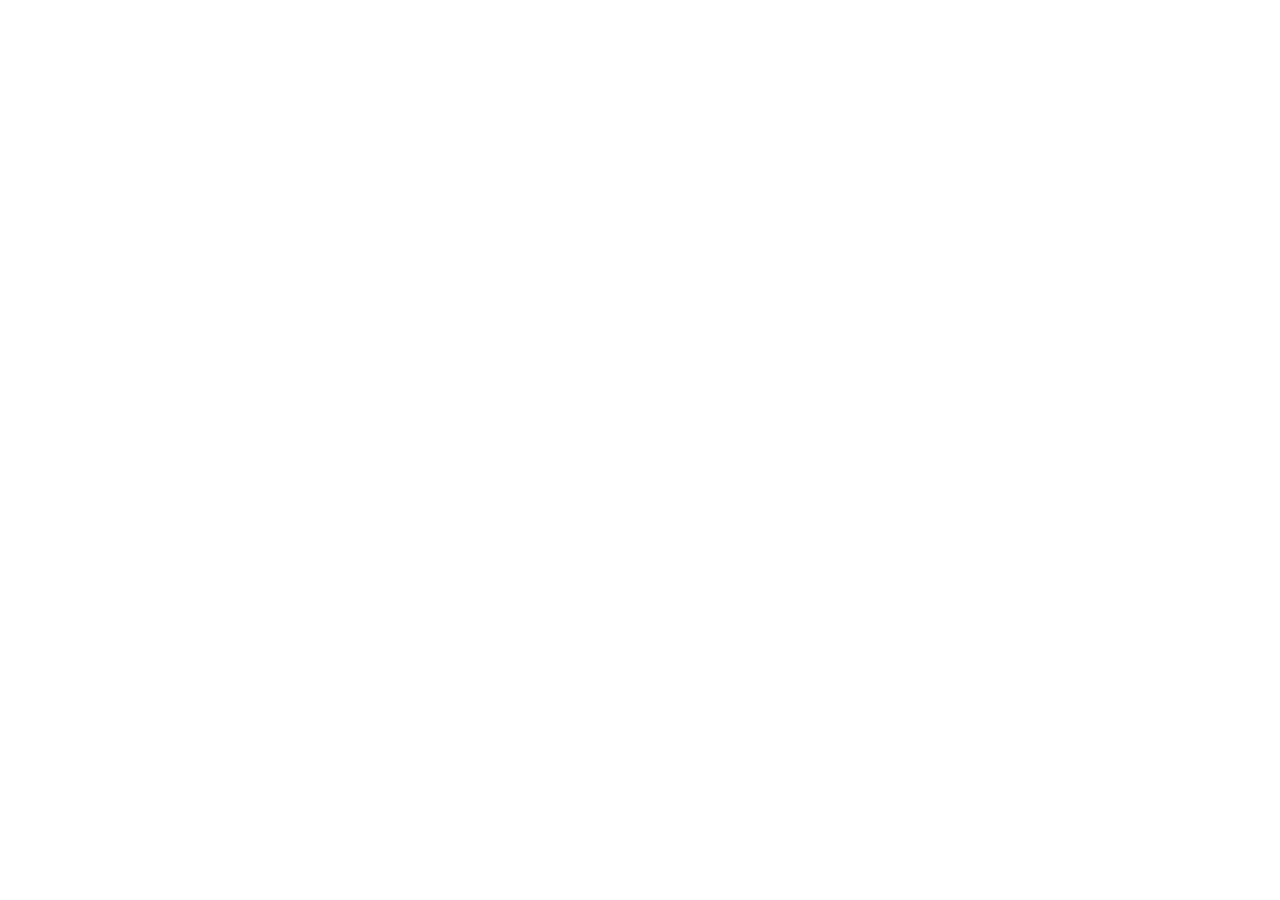
==== index.html @ 8dcb31cc "FM170 WebUI / dual-port AT scheduler - scheduler: AT freq tiers, manual-only scan, ATE0-once, no bar" ====
<!doctype html>
<html lang="zh-CN">
  <head>
    <meta charset="UTF-8" />
    <meta name="viewport" content="width=device-width, initial-scale=1.0, viewport-fit=cover" />
    <meta name="theme-color" content="#070708" />
    <link rel="icon" type="image/svg+xml" href="./favicon.svg" />
    <title>FM170-EAU 5G 模块</title>
    <script type="module" crossorigin src="./assets/index-DLZvxu_t.js"></script>
    <link rel="stylesheet" crossorigin href="./assets/index-BiIcSsEC.css">
  </head>
  <body>
    <div id="app"></div>
      <script src="./fm170-ux.js?v=20260812d"></script>
  </body>
</html>
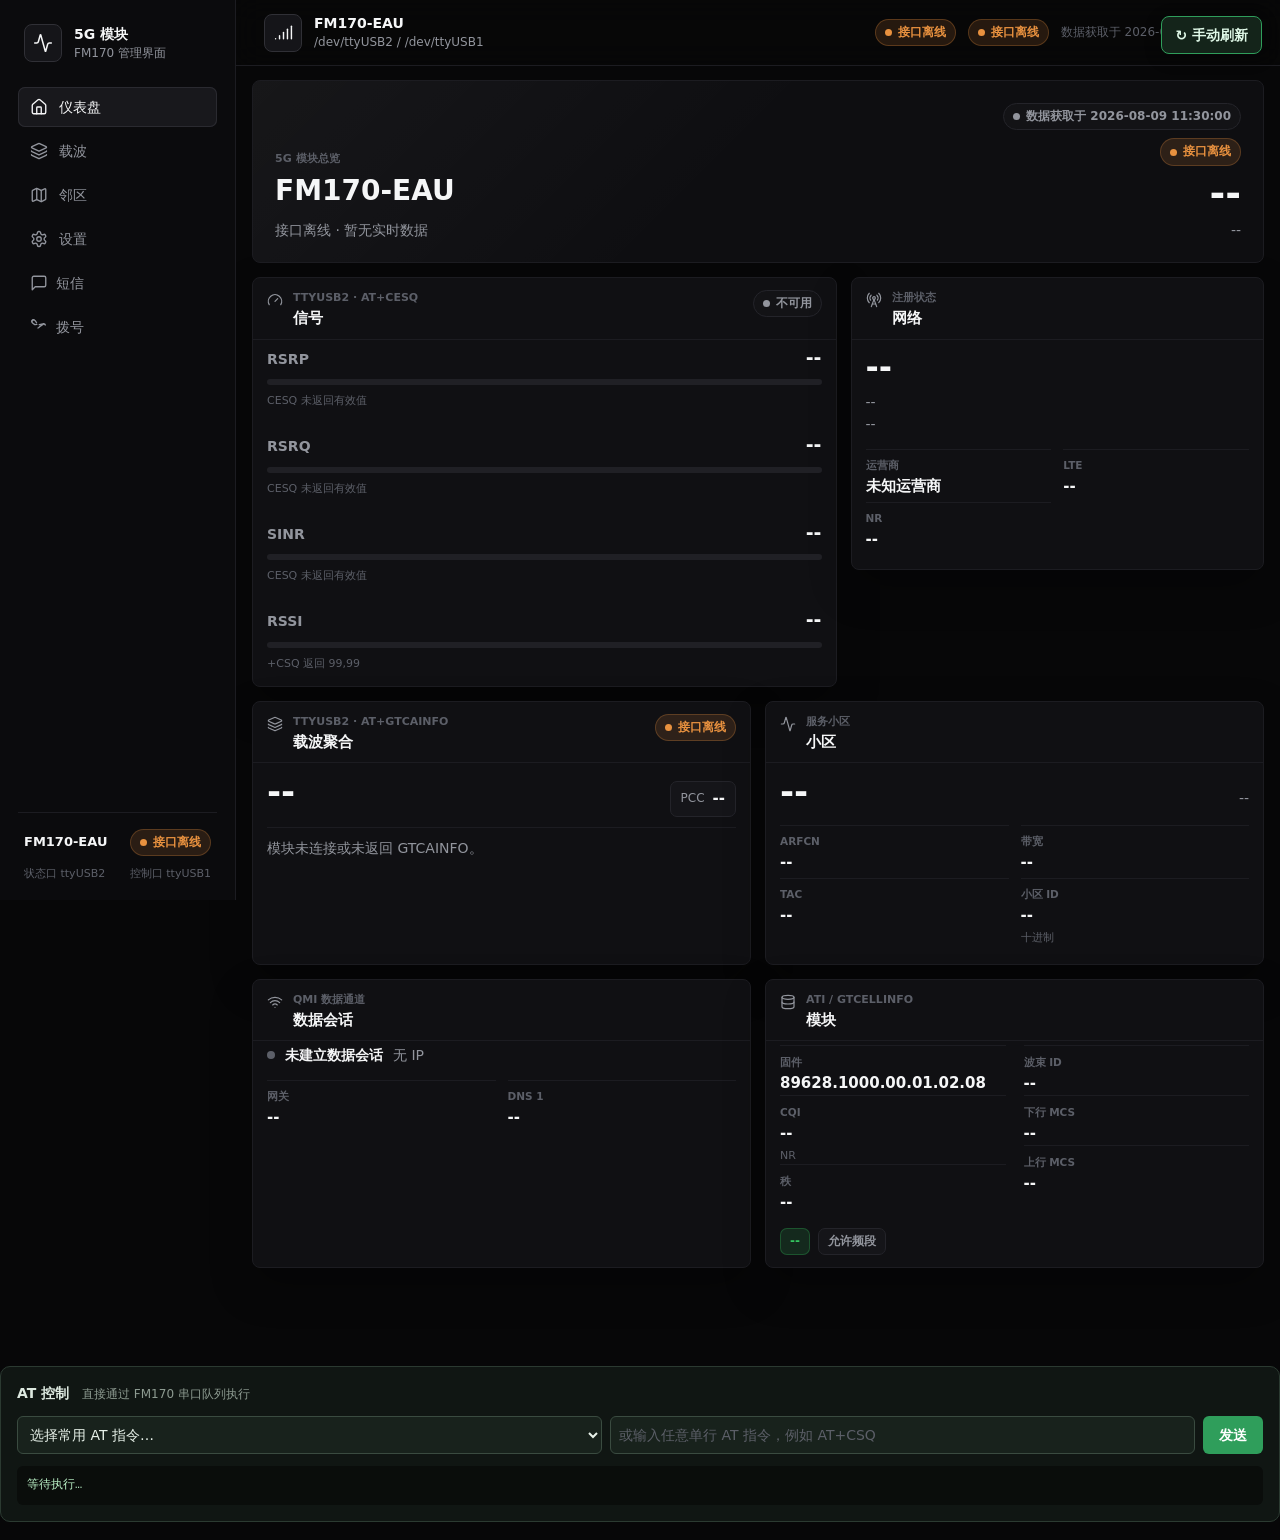
==== commit 70cbc58f: "Add on-demand WebUI polling, cache, free AT control, and boot dial" ====
--- a/index.html
+++ b/index.html
@@ -11,6 +11,6 @@
   </head>
   <body>
     <div id="app"></div>
-      <script src="./fm170-ux.js?v=20260812d"></script>
+      <script src="./fm170-ux.js?v=20260817-atraw3"></script>
   </body>
 </html>
--- a/assets/index-BiIcSsEC.css
+++ b/assets/index-BiIcSsEC.css
@@ -0,0 +1,68 @@
+:root{color-scheme:dark;--bg: #070708;--panel: #101013;--panel-2: #151519;--panel-3: #1a1a1f;--line: #24242a;--line-soft: #1c1c21;--text: #f5f6f7;--muted: #92959d;--subtle: #5c5f68;--good: #34c45f;--good-soft: rgba(52, 196, 95, .14);--warn: #e8913f;--warn-soft: rgba(232, 145, 63, .14);--bad: #ef5a5a;--bad-soft: rgba(239, 90, 90, .14);--radius: 8px;--shadow: 0 18px 42px rgba(0, 0, 0, .28)}*{box-sizing:border-box}html{min-height:100%;background:var(--bg)}body{margin:0;min-height:100vh;background:var(--bg);color:var(--text);font-family:Inter,ui-sans-serif,system-ui,-apple-system,BlinkMacSystemFont,Segoe UI,PingFang SC,Microsoft YaHei,sans-serif;font-size:14px;line-height:1.45;-webkit-font-smoothing:antialiased;text-rendering:optimizeLegibility}button,input,select{font:inherit}button{cursor:pointer}button:disabled{cursor:not-allowed;opacity:.55}.app-shell{display:flex;min-height:100vh}.sidebar{position:sticky;top:0;display:none;width:236px;height:100vh;padding:24px 18px 18px;border-right:1px solid var(--line-soft);background:#0b0b0d;flex:0 0 236px;flex-direction:column}.app-main{min-width:0;flex:1}.page{width:100%;max-width:1240px;margin:0 auto;padding:18px 18px 96px}.topbar{position:sticky;top:0;z-index:20;display:flex;align-items:center;justify-content:space-between;min-height:62px;padding:12px 18px;border-bottom:1px solid var(--line-soft);background:#070708db;backdrop-filter:blur(14px)}.topbar-identity,.topbar-status,.sidebar-brand,.sidebar-modem{display:flex;align-items:center}.topbar-identity{gap:12px}.brand-mark{display:grid;width:38px;height:38px;place-items:center;border:1px solid #303036;border-radius:8px;background:#151519;color:var(--text)}.topbar-model,.sidebar-brand-title{font-size:14px;font-weight:650;letter-spacing:0}.topbar-subline,.sidebar-brand-sub{margin-top:1px;color:var(--muted);font-size:12px}.topbar-status{gap:12px}.source-toggle{display:inline-flex;align-items:center;gap:6px;min-height:26px;padding:4px 9px;border:1px solid var(--line);border-radius:999px;background:#131316;color:var(--muted);font-size:12px;font-weight:600;white-space:nowrap}.source-dot{width:7px;height:7px;border-radius:50%;background:currentColor}.source-live{border-color:#34c45f42;color:var(--good);background:var(--good-soft)}.source-warn{border-color:#e8913f47;color:var(--warn);background:var(--warn-soft)}.updated-at{color:var(--subtle);font-size:12px;white-space:nowrap}.status-pill{display:inline-flex;align-items:center;gap:6px;min-height:26px;padding:4px 9px;border:1px solid var(--line);border-radius:999px;color:var(--muted);background:#131316;font-size:12px;font-weight:600;white-space:nowrap}.status-dot{width:7px;height:7px;border-radius:50%;background:currentColor}.status-good{border-color:#34c45f42;color:var(--good);background:var(--good-soft)}.status-warn{border-color:#e8913f42;color:var(--warn);background:var(--warn-soft)}.status-bad{border-color:#ef5a5a42;color:var(--bad);background:var(--bad-soft)}.sidebar-brand{gap:12px;padding:0 6px 24px}.sidebar-nav{display:flex;flex-direction:column;gap:4px}.nav-item,.mobile-nav-item{display:flex;align-items:center;border:0;background:transparent;color:var(--muted)}.nav-item{width:100%;min-height:40px;gap:11px;padding:9px 12px;border-radius:7px;text-align:left;transition:background .16s ease,color .16s ease}.nav-item:hover,.nav-item.active{background:#18181c;color:var(--text)}.nav-item.active{box-shadow:inset 0 0 0 1px #2a2a30}.sidebar-footer{margin-top:auto;padding:16px 6px 0;border-top:1px solid var(--line-soft)}.sidebar-modem{justify-content:space-between;gap:10px}.sidebar-modem-name{font-size:13px;font-weight:650}.sidebar-ports{display:flex;justify-content:space-between;gap:8px;margin-top:10px;color:var(--subtle);font-size:11px}.view{display:flex;flex-direction:column;gap:18px}.view-head,.hero-strip{display:flex;align-items:flex-end;justify-content:space-between;gap:18px}.view-actions{display:flex;align-items:center;justify-content:flex-end;gap:8px;flex-wrap:wrap}.control-session-row{display:flex;align-items:center;gap:10px}.view-kicker,.hero-kicker{color:var(--subtle);font-size:11px;font-weight:700;letter-spacing:0}.view h1,.hero-strip h1{margin:4px 0 0;font-size:28px;font-weight:680;letter-spacing:0}.hero-strip{position:relative;overflow:hidden;min-height:132px;padding:22px;border:1px solid var(--line-soft);border-radius:var(--radius);background:linear-gradient(135deg,rgba(255,255,255,.035),transparent 48%),#0e0e11}.hero-copy{position:relative;z-index:1}.hero-line{margin-top:8px;color:var(--muted)}.hero-status{display:flex;align-items:flex-end;flex-direction:column;gap:8px}.hero-band{font-size:34px;font-weight:720;line-height:1;letter-spacing:0}.hero-bandwidth{color:var(--muted)}.bento,.page-grid{display:grid;grid-template-columns:minmax(0,1fr);gap:14px}.panel{min-width:0;overflow:hidden;border:1px solid var(--line-soft);border-radius:var(--radius);background:var(--panel);box-shadow:var(--shadow)}.panel-head{display:flex;align-items:flex-start;justify-content:space-between;gap:14px;min-height:58px;padding:15px 17px 12px;border-bottom:1px solid var(--line-soft)}.panel-title-wrap{display:flex;align-items:flex-start;gap:10px;min-width:0}.panel-icon{flex:0 0 auto;margin-top:2px;color:var(--muted)}.panel-eyebrow{margin-bottom:2px;color:var(--subtle);font-size:11px;font-weight:650;letter-spacing:0;text-transform:uppercase}.panel-title{margin:0;font-size:15px;font-weight:660;letter-spacing:0}.panel-body{padding:17px}.signal-grid{display:grid;gap:20px}.signal-row{display:grid;gap:8px}.signal-meta{display:flex;align-items:baseline;justify-content:space-between;gap:16px}.signal-label{color:var(--muted);font-weight:600}.signal-value{font-size:16px;font-weight:680;font-variant-numeric:tabular-nums}.signal-track{position:relative;height:6px;overflow:hidden;border-radius:999px;background:#202025}.signal-fill{position:absolute;inset:0 auto 0 0;border-radius:inherit;background:var(--track-color, var(--good));transition:width .28s ease}.signal-good{--track-color: var(--good)}.signal-warn{--track-color: var(--warn)}.signal-bad{--track-color: var(--bad)}.signal-neutral{--track-color: #55575f}.signal-detail{color:var(--subtle);font-size:11px}.metric-grid{display:grid;grid-template-columns:repeat(2,minmax(0,1fr));gap:14px}.metric-grid.compact{gap:10px}.metric-grid.four{grid-template-columns:repeat(2,minmax(0,1fr))}.metric-block{min-width:0;padding-top:10px;border-top:1px solid var(--line-soft)}.metric-label{color:var(--subtle);font-size:11px;font-weight:650;letter-spacing:0;text-transform:uppercase}.metric-value{margin-top:4px;overflow-wrap:anywhere;font-size:15px;font-weight:670;font-variant-numeric:tabular-nums}.metric-detail{margin-top:3px;color:var(--subtle);font-size:11px}.metric-good{color:var(--good)}.metric-warn{color:var(--warn)}.metric-bad{color:var(--bad)}.network-summary{display:grid;gap:2px;padding-bottom:14px}.network-primary{font-size:30px;font-weight:720;letter-spacing:0}.network-band,.network-pci{color:var(--muted)}.ca-overview{display:flex;align-items:flex-end;justify-content:space-between;gap:12px;padding-bottom:14px}.ca-total{font-size:38px;font-weight:720;letter-spacing:0}.ca-total span{color:var(--muted);font-size:15px;font-weight:550;letter-spacing:0}.ca-pcc{display:flex;align-items:center;gap:8px;padding:8px 11px;border:1px solid var(--line);border-radius:7px;background:var(--panel-2)}.ca-pcc span{color:var(--muted);font-size:12px}.ca-pcc strong{font-size:16px}.ca-note{padding-top:12px;border-top:1px solid var(--line-soft);color:var(--muted)}.cell-spotlight{display:flex;align-items:baseline;justify-content:space-between;gap:12px;padding-bottom:12px}.cell-band{font-size:30px;font-weight:720;letter-spacing:0}.cell-pci{color:var(--muted)}.session-route{display:flex;align-items:center;gap:10px;flex-wrap:wrap;padding-bottom:14px;color:var(--muted)}.session-route span:nth-child(2){color:var(--text);font-weight:650}.session-dot,.scan-idle-dot{width:8px;height:8px;border-radius:50%;background:var(--good)}.session-dot.off{background:var(--subtle)}.module-grid{display:grid;grid-template-columns:repeat(2,minmax(0,1fr));gap:18px}.allowed-band-row{display:flex;align-items:center;gap:8px;flex-wrap:wrap;margin-top:14px}.band-chip{display:inline-flex;align-items:center;min-height:27px;padding:4px 9px;border:1px solid var(--line);border-radius:7px;color:var(--muted);background:var(--panel-2);font-size:12px;font-weight:650;white-space:nowrap}.band-chip.chip-selected{color:var(--text);border-color:#34343b;background:#1d1d22}.band-chip.chip-good{color:var(--good);border-color:#34c45f47;background:var(--good-soft)}.wide-panel{grid-column:1 / -1}.inline-controls{display:flex;align-items:center;gap:8px}.compact-select,.select-field,.search-field{display:inline-flex;align-items:center;gap:8px;min-height:36px;padding:0 10px;border:1px solid var(--line);border-radius:7px;background:var(--panel-2);color:var(--muted)}.scan-switch-toggle{display:inline-flex;align-items:center;gap:7px;min-height:36px;padding:0 10px;border:1px solid var(--line);border-radius:7px;background:var(--panel-2);color:var(--muted);cursor:pointer;white-space:nowrap}.scan-switch-toggle.checked{color:var(--warn);border-color:#e8913f57}.scan-switch-toggle input{accent-color:var(--warn)}.compact-select select,.select-field select,.search-field input{border:0;outline:0;background:transparent;color:var(--text);min-width:0}.compact-select select,.select-field select,.field select{color-scheme:dark}select option{background:var(--panel-2);color:var(--text)}.search-field{flex:1}.search-field input{width:100%}::placeholder{color:var(--subtle)}.button{display:inline-flex;align-items:center;justify-content:center;gap:8px;min-height:38px;padding:8px 13px;border:1px solid var(--line);border-radius:7px;background:var(--panel-2);color:var(--text);font-weight:620;white-space:nowrap}.button-primary{border-color:#38383f;background:#222227}.button-primary:hover{background:#292930}.button-ghost{background:transparent}.button-danger{border-color:#ef5a5a4d;color:#ff9a9a;background:var(--bad-soft)}.button-small{min-height:32px;padding:5px 10px;font-size:12px}.icon-button{display:grid;width:36px;height:36px;place-items:center;border:1px solid var(--line);border-radius:7px;background:var(--panel-2);color:var(--muted)}.neighbor-toolbar{display:flex;align-items:center;gap:8px;margin-bottom:12px}.scan-guide{display:flex;align-items:flex-start;gap:10px;margin-bottom:12px;padding:10px 13px;border:1px solid rgba(52,196,95,.16);border-radius:7px;background:#34c45f0d;color:var(--muted);font-size:12px}.scan-guide svg{flex:0 0 auto;margin-top:2px;color:var(--good)}.scan-guide div{display:grid;gap:4px}.scan-guide strong{color:var(--text);font-weight:650}.scan-warning{display:flex;align-items:flex-start;gap:10px;margin-bottom:12px;padding:10px 13px;border:1px solid rgba(232,145,63,.28);border-radius:7px;background:var(--warn-soft);color:var(--muted);font-size:12px}.scan-warning svg{flex:0 0 auto;margin-top:2px;color:var(--warn)}.scan-warning div{display:grid;gap:4px}.neighbor-select-hint{margin:-2px 0 12px;color:var(--subtle);font-size:12px}.scan-status{display:flex;align-items:center;gap:12px;min-height:52px;margin-bottom:12px;padding:10px 13px;border:1px solid var(--line-soft);border-radius:7px;background:var(--panel-2);color:var(--muted)}.scan-status strong{display:block;color:var(--text);font-weight:620}.scan-status span{font-size:12px}.scan-raw{display:block;margin-top:6px;color:var(--subtle);overflow-wrap:anywhere}.scan-raw code{display:inline-block;margin-top:2px;padding:2px 6px;border:1px solid var(--line-soft);border-radius:5px;background:#0f172a8c;color:var(--text);font-size:11px;line-height:1.45;white-space:pre-wrap}.scan-running{border-color:#34c45f3d}.scan-empty{border-color:#e8913f47}.scan-spinner{width:14px;height:14px;border:2px solid rgba(52,196,95,.25);border-top-color:var(--good);border-radius:50%;animation:spin .8s linear infinite}.scan-empty-icon{display:grid;width:18px;height:18px;place-items:center;border:1px solid rgba(232,145,63,.5);border-radius:50%;color:var(--warn);font-weight:800}.neighbor-list{display:flex;flex-direction:column;gap:8px}.neighbor-row{display:grid;grid-template-columns:72px minmax(0,1fr) auto;gap:14px;align-items:center;padding:13px 14px;border:1px solid var(--line-soft);border-radius:7px;background:var(--panel-2);cursor:pointer;transition:border-color .16s ease,background .16s ease}.neighbor-row:hover{border-color:#303037;background:#19191e}.neighbor-row.selected{border-color:#34c45f6b;background:#34c45f0f}.neighbor-row.locked{border-color:#34c45f8a}.neighbor-row:focus-visible{outline:2px solid rgba(52,196,95,.55);outline-offset:2px}.neighbor-band{display:flex;flex-direction:column;gap:2px}.neighbor-band span{font-size:18px;font-weight:700}.neighbor-band small{color:var(--subtle);font-size:11px}.neighbor-main{min-width:0}.neighbor-title{display:flex;align-items:center;gap:9px;flex-wrap:wrap}.neighbor-title strong{font-size:14px}.neighbor-details{display:flex;gap:12px;flex-wrap:wrap;margin-top:5px;color:var(--subtle);font-size:11px}.neighbor-signal{display:grid;grid-template-columns:repeat(2,minmax(64px,auto));gap:12px}.neighbor-signal .metric-block{padding-top:0;border-top:0}.empty-state{padding:28px 16px;border:1px dashed #2a2a30;border-radius:7px;color:var(--muted);text-align:center}.neighbor-lock{margin-top:18px;padding-top:16px;border-top:1px solid var(--line)}.lock-bar{display:flex;align-items:center;justify-content:space-between;gap:16px;flex-wrap:wrap}.lock-bar-copy{min-width:0}.lock-bar-title{display:flex;align-items:center;gap:8px;color:var(--text);font-weight:660}.lock-bar-title svg{color:var(--muted)}.lock-bar-hint{display:block;margin-top:6px;color:var(--muted);font-size:12px;overflow-wrap:anywhere}.multi-lock-preview{margin-top:14px;padding:13px 14px;border:1px solid rgba(232,145,63,.28);border-radius:7px;background:var(--warn-soft)}.multi-lock-preview-warn{border-color:#34c45f3d;background:var(--good-soft)}.multi-lock-command{display:flex;align-items:baseline;gap:10px;flex-wrap:wrap}.multi-lock-command span{color:var(--warn);font-size:11px;font-weight:700;letter-spacing:0;text-transform:uppercase}.multi-lock-preview-warn .multi-lock-command span{color:var(--good)}.multi-lock-command code{overflow-wrap:anywhere;color:var(--text);font-family:ui-monospace,SFMono-Regular,Consolas,Liberation Mono,monospace;font-size:13px}.multi-lock-note{display:flex;align-items:flex-start;gap:8px;margin-top:9px;color:var(--muted);font-size:12px}.multi-lock-note svg{flex:0 0 auto;margin-top:2px;color:var(--warn)}.multi-lock-preview-warn .multi-lock-note svg{color:var(--good)}.manual-lock{margin-top:16px;padding:16px;border:1px solid var(--line-soft);border-radius:7px;background:var(--panel-2)}.lock-layout{display:grid;gap:18px}.lock-form{display:grid;grid-template-columns:repeat(2,minmax(0,1fr));gap:12px}.field{display:grid;gap:6px}.field span{color:var(--subtle);font-size:11px;font-weight:650;text-transform:uppercase;letter-spacing:0}.field input,.field select{width:100%;min-height:38px;padding:8px 10px;border:1px solid var(--line);border-radius:7px;outline:0;background:var(--panel-2);color:var(--text)}.lock-actions{display:flex;gap:10px;flex-wrap:wrap}.ca-current{display:grid;gap:14px}.ca-components{display:grid;gap:14px;padding-top:14px;border-top:1px solid var(--line-soft)}.ca-component-head{display:flex;align-items:baseline;justify-content:space-between;gap:12px;padding-bottom:8px}.ca-component-head>span:first-child{color:var(--subtle);font-size:12px;font-weight:700;letter-spacing:0;text-transform:uppercase}.ca-component-band{font-size:24px;font-weight:720}.ca-empty{display:flex;align-items:center;gap:12px;padding:14px;border:1px dashed #2b2b31;border-radius:7px;color:var(--muted)}.ca-empty strong{display:block;color:var(--text)}.ca-empty span{font-size:12px}.ca-total-row{display:flex;align-items:baseline;justify-content:space-between;gap:12px;margin-top:14px;padding-top:14px;border-top:1px solid var(--line-soft);color:var(--muted)}.ca-total-row strong{color:var(--text);font-size:18px}.band-section{padding:14px 0;border-bottom:1px solid var(--line-soft)}.band-section-head{display:flex;align-items:center;justify-content:space-between;margin-bottom:12px;color:var(--muted);font-weight:650}.band-count{color:var(--subtle);font-size:12px}.band-chip-row{display:flex;gap:8px;flex-wrap:wrap}.band-note{display:flex;align-items:flex-start;gap:9px;margin-top:14px;color:var(--muted);font-size:12px}.band-note svg{flex:0 0 auto;margin-top:2px;color:var(--good)}.mode-list{display:grid;grid-template-columns:repeat(2,minmax(0,1fr));gap:10px}.mode-option{display:flex;align-items:center;gap:11px;min-width:0;padding:13px;border:1px solid var(--line);border-radius:7px;background:var(--panel-2);color:var(--text);text-align:left}.mode-option.selected{border-color:#34c45f57;background:var(--good-soft)}.mode-radio{display:grid;width:20px;height:20px;place-items:center;border:1px solid #3a3a42;border-radius:50%;color:var(--good);flex:0 0 auto}.mode-option strong,.mode-option small{display:block}.mode-option strong{font-size:13px}.mode-option small{margin-top:2px;color:var(--subtle);font-size:11px}.band-edit-group{padding:14px 0;border-bottom:1px solid var(--line-soft)}.band-edit-group:last-of-type{border-bottom:0}.band-edit-head{display:flex;align-items:center;justify-content:space-between;margin-bottom:12px;font-weight:650}.band-toggle-row{display:flex;gap:8px;flex-wrap:wrap}.band-toggle{display:inline-flex;align-items:center;gap:7px;min-height:32px;padding:5px 10px;border:1px solid var(--line);border-radius:7px;background:var(--panel-2);color:var(--muted);cursor:pointer}.band-toggle input{accent-color:var(--good)}.band-toggle.disabled{opacity:.48;cursor:not-allowed}.toggle-row{display:flex;align-items:center;justify-content:space-between;gap:14px;padding:4px 0;cursor:pointer}.toggle-row strong,.toggle-row small{display:block}.toggle-row small{margin-top:2px;color:var(--subtle);font-size:12px}.switch{position:relative;width:40px;height:23px;appearance:none;border:1px solid #3b3b42;border-radius:999px;background:#25252b;cursor:pointer;flex:0 0 auto}.switch:before{position:absolute;top:3px;left:3px;width:15px;height:15px;border-radius:50%;background:#6e7179;content:"";transition:transform .16s ease,background .16s ease}.switch:checked{border-color:#34c45f73;background:var(--good-soft)}.switch:checked:before{transform:translate(17px);background:var(--good)}.section-divider{height:1px;margin:14px 0;background:var(--line-soft)}.control-actions{display:flex;gap:10px;flex-wrap:wrap}.port-map{display:grid;grid-template-columns:repeat(3,minmax(0,1fr));gap:12px}.port-card{display:grid;gap:5px;min-width:0;padding:14px;border:1px solid var(--line-soft);border-radius:7px;background:var(--panel-2)}.port-role{color:var(--subtle);font-size:11px;font-weight:700;letter-spacing:0;text-transform:uppercase}.port-card strong{overflow-wrap:anywhere;font-size:14px}.port-card span:last-child{color:var(--muted);font-size:12px}.mobile-nav{position:fixed;right:0;bottom:0;left:0;z-index:30;display:grid;grid-template-columns:repeat(5,minmax(0,1fr));min-height:68px;padding:7px 8px calc(8px + env(safe-area-inset-bottom));border-top:1px solid var(--line);background:#0b0b0df0;backdrop-filter:blur(16px)}.mobile-nav-item{min-width:0;flex-direction:column;gap:4px;padding:5px 2px;border-radius:7px;font-size:10px;font-weight:620}.mobile-nav-item.active{color:var(--text)}.toast-region{position:fixed;right:16px;bottom:84px;z-index:60;display:flex;flex-direction:column;gap:8px;width:min(360px,calc(100vw - 32px));pointer-events:none}.toast{padding:12px 14px;border:1px solid var(--line);border-radius:8px;background:#1a1a1f;color:var(--text);box-shadow:0 14px 34px #0000005c}.toast-good{border-color:#34c45f59}.toast-warn{border-color:#e8913f59}.toast-bad{border-color:#ef5a5a59}.auth-overlay{position:fixed;inset:0;z-index:80;display:grid;place-items:center;padding:18px;background:#000000a8}.auth-card{display:grid;gap:14px;width:min(390px,100%);padding:20px;border:1px solid var(--line);border-radius:8px;background:var(--panel-2);box-shadow:var(--shadow)}.auth-head{display:flex;align-items:center;gap:12px}.auth-icon{display:grid;width:38px;height:38px;flex:0 0 auto;place-items:center;border:1px solid var(--line);border-radius:8px;background:var(--panel-3);color:var(--good)}.auth-head strong,.auth-head span{display:block}.auth-head strong{font-size:14px}.auth-head span{margin-top:2px;color:var(--muted);font-size:12px}.auth-close{margin-left:auto}.auth-card .field{gap:7px}.auth-error{margin:0;padding:9px 11px;border:1px solid rgba(239,90,90,.28);border-radius:7px;background:var(--bad-soft);color:#ffb0b0;font-size:12px}.auth-actions{display:flex;justify-content:flex-end;gap:9px}@keyframes spin{to{transform:rotate(360deg)}}@media(min-width:720px){.page{padding:22px 24px 42px}.bento{grid-template-columns:repeat(12,minmax(0,1fr))}.bento-signal{grid-column:span 7;grid-row:span 2}.bento-network{grid-column:span 5}.bento-carrier,.bento-cell,.bento-session,.bento-module{grid-column:span 6}.page-grid{grid-template-columns:repeat(2,minmax(0,1fr))}.metric-grid.four{grid-template-columns:repeat(4,minmax(0,1fr))}.lock-layout{grid-template-columns:minmax(0,1fr) auto;align-items:end}.lock-form{grid-template-columns:repeat(3,minmax(0,1fr))}.mode-list{grid-template-columns:repeat(4,minmax(0,1fr))}}@media(min-width:960px){.sidebar{display:flex}.page{padding:26px 28px 42px}.topbar{min-height:66px;padding:13px 28px}.mobile-nav{display:none}.toast-region{bottom:22px}}@media(max-width:680px){.view-head,.hero-strip{align-items:stretch;flex-direction:column}.hero-status{align-items:flex-start}.panel-head{align-items:stretch;flex-direction:column}.panel-head .inline-controls{align-self:flex-start}.topbar{padding:11px 14px}.updated-at{display:none}.neighbor-row{grid-template-columns:58px minmax(0,1fr)}.neighbor-signal{grid-column:1 / -1;grid-template-columns:repeat(2,minmax(0,1fr))}.neighbor-signal .metric-block{padding-top:10px;border-top:1px solid var(--line-soft)}.module-grid,.port-map,.lock-form{grid-template-columns:1fr}.neighbor-toolbar{align-items:stretch;flex-wrap:wrap}.search-field{flex:1 1 100%}.select-field{flex:1}.mode-list{grid-template-columns:1fr}}
+
+/* ===== FM170 neighbor card: two-line flat + all signal metrics (data display only) ===== */
+/* hide non-actionable technical hint blocks */
+.scan-guide{display:none !important}
+.neighbor-select-hint{display:none !important}
+
+/* Neighbor card: 2-line flat structure
+   Line1: operator + Band RAT + EARFCN/NR-ARFCN + PCI   (identity)
+   Line2: RSRP + RSRQ + SINR (all 3 prominent & colored)  (signal)  */
+.neighbor-row{position:relative;display:flex;flex-wrap:wrap;align-items:center;column-gap:6px;row-gap:2px;padding:6px 9px}
+.neighbor-row:hover{border-color:#303037}
+
+/* Line1 - left region: operator + Band RAT */
+.neighbor-band{order:1;display:flex;align-items:baseline;gap:2px;min-width:0}
+.neighbor-band span{font-size:11px;font-weight:650;color:var(--muted);white-space:nowrap}
+.neighbor-band small{font-size:11.5px;font-weight:780;color:var(--text);white-space:nowrap;letter-spacing:0}
+.neighbor-band small{margin-left:1px}.neighbor-band small::before{content:"·";margin:0 4px;color:var(--subtle)}
+
+/* Line1 - main region: EARFCN/NR-ARFCN + PCI */
+.neighbor-main{order:2;display:flex;align-items:center;min-width:0;flex:1 1 auto}
+.neighbor-title{display:flex;align-items:baseline;gap:4px;min-width:0}
+.neighbor-title strong{font-size:11px;color:var(--subtle);white-space:nowrap;font-weight:600;font-variant-numeric:tabular-nums}
+.neighbor-details{display:none !important}
+
+/* detail toggle button pinned to the right of line1 */
+.neigh-detail-btn{order:2;margin-left:auto;flex:0 0 auto;display:inline-flex;align-items:center;justify-content:center;width:22px;height:22px;min-width:22px;border:1px solid var(--line);border-radius:6px;background:var(--panel-2);color:var(--muted);cursor:pointer}
+.neigh-detail-btn:hover{border-color:#34c45f55;color:var(--text)}
+
+/* Line2 - full-width signal row: RSRP RSRQ SINR all visible */
+.neighbor-signal{order:3;flex:0 0 100%;display:flex;align-items:baseline;gap:16px;padding:4px 0 0;margin-top:2px;border-top:1px solid var(--line-soft)}
+.neighbor-signal .metric-block{display:flex;align-items:baseline;gap:3px;padding:0;border:0}
+.neighbor-signal .metric-label{font-size:10px;color:var(--subtle);font-weight:650;letter-spacing:0;text-transform:none;white-space:nowrap}
+.neighbor-signal .metric-value{font-size:17px;font-weight:800;line-height:1.05;margin:0;font-variant-numeric:tabular-nums;white-space:nowrap}
+.neighbor-signal .metric-detail{display:none !important}
+
+/* expanded detail panel */
+.neigh-detail{order:9;flex:0 0 100%;display:grid;grid-template-columns:repeat(auto-fill,minmax(120px,1fr));gap:8px;width:100%;margin-top:6px;padding-top:8px;border-top:1px dashed var(--line-soft)}
+.neigh-detail .metric-block{padding-top:0;border-top:0}
+.neigh-count{color:var(--muted);font-size:11px;font-weight:600;margin-top:2px}
+
+/* serving cell card (top of neighbors) */
+.svc-card{display:grid;gap:6px;padding:12px 13px;border:1px solid rgba(52,196,95,.35);border-radius:8px;background:rgba(52,196,95,.06);margin-bottom:10px}
+.svc-hdr{display:flex;align-items:center;gap:8px;color:var(--text);font-weight:760;font-size:13px}
+.svc-row{display:flex;align-items:baseline;flex-wrap:wrap;gap:4px 10px}
+.svc-op{font-weight:700;font-size:12.5px;color:var(--text)}
+.svc-band{font-weight:800;font-size:13px;color:var(--good)}
+.svc-arfcn,.svc-pci{color:var(--subtle);font-size:11.5px}
+.svc-sig{display:flex;gap:16px;flex-wrap:wrap}
+.svc-sig .metric-block{display:flex;align-items:baseline;gap:3px;padding:0;border:0}
+.svc-sig .metric-label{font-size:10px;color:var(--subtle);font-weight:650;text-transform:none}
+.svc-sig .metric-value{font-size:16px;font-weight:800;line-height:1;margin:0;font-variant-numeric:tabular-nums}
+.svc-sig .metric-detail{display:none}
+.svc-actions{display:flex;align-items:center;gap:8px;flex-wrap:wrap;margin-top:2px}
+.neigh-unlock-btn{display:inline-flex;align-items:center;justify-content:center;min-width:60px;height:24px;padding:0 9px;border:1px solid rgba(232,145,63,.45);border-radius:6px;background:rgba(232,145,63,.08);color:var(--warn);font-size:11px;font-weight:700;cursor:pointer}
+.neigh-unlock-btn:hover{border-color:var(--warn)}
+.svc-lockstate{color:var(--muted);font-size:11px}
+
+/* per-cell lock button */
+.neigh-lock-btn{display:inline-flex;align-items:center;justify-content:center;min-width:52px;height:24px;padding:0 8px;border:1px solid rgba(52,196,95,.4);border-radius:6px;background:rgba(52,196,95,.08);color:var(--good);font-size:11px;font-weight:700;cursor:pointer}
+.neigh-lock-btn:hover{border-color:#34c45f;background:rgba(52,196,95,.16)}
+
+@media(max-width:680px){
+  .neighbor-row{padding:7px 10px}
+  .neighbor-signal{gap:12px}
+  .neighbor-signal .metric-value{font-size:16px}
+  .neighbor-band{width:auto}
+}
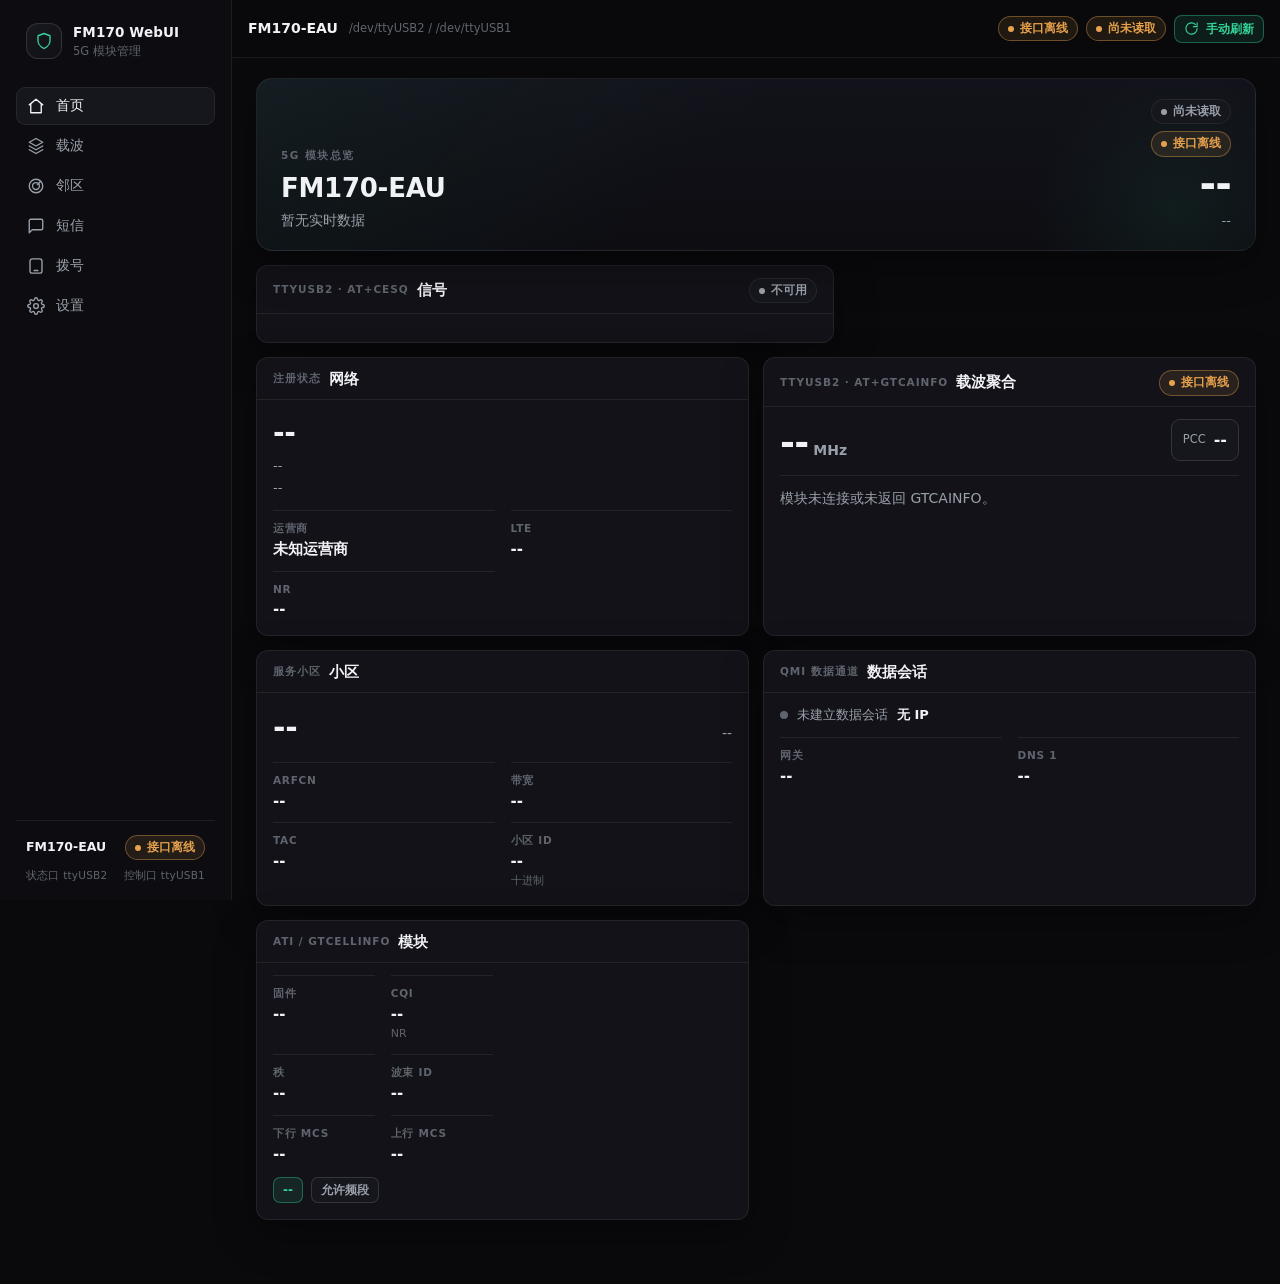
==== commit 3190ea1e: "fix: sync router-verified FM170 scripts and WebUI SPA - GTCELLSCAN default timeout 90s -> 180s (resu" ====
--- a/index.html
+++ b/index.html
@@ -3,14 +3,15 @@
   <head>
     <meta charset="UTF-8" />
     <meta name="viewport" content="width=device-width, initial-scale=1.0, viewport-fit=cover" />
-    <meta name="theme-color" content="#070708" />
+    <meta name="theme-color" content="#0a0a0d" />
+    <meta name="color-scheme" content="dark" />
     <link rel="icon" type="image/svg+xml" href="./favicon.svg" />
     <title>FM170-EAU 5G 模块</title>
-    <script type="module" crossorigin src="./assets/index-DLZvxu_t.js"></script>
-    <link rel="stylesheet" crossorigin href="./assets/index-BiIcSsEC.css">
+    <link rel="stylesheet" href="./assets/design-tokens.css" />
+    <link rel="stylesheet" href="./assets/app.css" />
   </head>
   <body>
     <div id="app"></div>
-      <script src="./fm170-ux.js?v=20260817-atraw3"></script>
+    <script src="./assets/app.js"></script>
   </body>
-</html>
+</html>
--- a/assets/design-tokens.css
+++ b/assets/design-tokens.css
@@ -0,0 +1,100 @@
+/* ============================================================
+ * FM170 WebUI — 设计令牌（Design Tokens）
+ * 全站唯一变量来源，禁止在组件样式里写魔法数字。
+ * ============================================================ */
+:root{
+  color-scheme:dark;
+
+  /* ---- 表面 / 背景 ---- */
+  --bg:#0a0a0d;
+  --bg-2:#0d0d11;
+  --card-bg:#121218;
+  --card-bg-2:#16161d;
+  --card-bg-3:#1b1b23;
+
+  /* ---- 描边 ---- */
+  --border-color:rgba(255,255,255,.07);
+  --border-strong:rgba(255,255,255,.13);
+  --border-focus:rgba(52,211,153,.5);
+
+  /* ---- 文字 ---- */
+  --text:#f1f2f5;
+  --text-muted:#9aa0aa;
+  --text-subtle:#5f646e;
+
+  /* ---- 语义色（成功/警告/危险） ---- */
+  --success:#34d399;
+  --success-soft:rgba(52,211,153,.1);
+  --success-border:rgba(52,211,153,.4);
+  --warning:#e8a24d;
+  --warning-soft:rgba(232,162,77,.1);
+  --warning-border:rgba(232,162,77,.4);
+  --danger:#ef6f6c;
+  --danger-soft:rgba(239,111,108,.1);
+  --danger-border:rgba(239,111,108,.4);
+
+  /* ---- 旧名兼容映射（JS tone 与历史样式使用） ---- */
+  --good:var(--success);
+  --good-soft:var(--success-soft);
+  --good-line:var(--success-border);
+  --warn:var(--warning);
+  --warn-soft:var(--warning-soft);
+  --warn-line:var(--warning-border);
+  --bad:var(--danger);
+  --bad-soft:var(--danger-soft);
+  --bad-line:var(--danger-border);
+  --panel:var(--card-bg);
+  --panel-2:var(--card-bg-2);
+  --panel-3:var(--card-bg-3);
+  --line:var(--border-color);
+  --line-strong:var(--border-strong);
+  --muted:var(--text-muted);
+  --subtle:var(--text-subtle);
+
+  /* ---- 圆角 ---- */
+  --radius-sm:8px;
+  --radius:12px;
+  --radius-lg:16px;
+  --radius-pill:999px;
+
+  /* ---- 间距刻度 ---- */
+  --sp-1:4px;
+  --sp-2:8px;
+  --sp-3:12px;
+  --sp-4:16px;
+  --sp-5:20px;
+  --sp-6:24px;
+  --sp-7:32px;
+
+  /* ---- 卡片高度规范（防塌陷 / 防 CLS） ---- */
+  --card-h-sm:160px;
+  --card-h-md:280px;
+  --card-h-lg:420px;
+
+  /* ---- 图标尺寸规范 ---- */
+  --ic-nav:18px;      /* 侧边栏/移动导航 */
+  --ic-title:16px;    /* 卡片标题 */
+  --ic-status:20px;   /* 状态/空状态强调 */
+  --ic-btn:15px;      /* 按钮内图标 */
+  --ic-hint:14px;     /* 说明文字图标 */
+  --ic-empty:96px;    /* 空状态图标（上限） */
+
+  /* ---- 字体 ---- */
+  --font:Inter,ui-sans-serif,system-ui,-apple-system,BlinkMacSystemFont,"Segoe UI","PingFang SC","Microsoft YaHei",sans-serif;
+  --mono:ui-monospace,SFMono-Regular,Consolas,"Liberation Mono",monospace;
+
+  /* ---- 断点 ---- */
+  --bp-md:768px;
+  --bp-lg:1024px;
+  --bp-xl:1440px;
+
+  /* ---- 布局 ---- */
+  --sidebar-w:232px;
+  --page-max:1180px;
+  --topbar-h:58px;
+  --shadow:0 14px 40px rgba(0,0,0,.35);
+  --z-topbar:30;
+  --z-mobile:40;
+  --z-toast:80;
+  --z-overlay:90;
+}
--- a/assets/app.css
+++ b/assets/app.css
@@ -0,0 +1,525 @@
+/* ============================================================
+ * FM170 WebUI — 统一样式
+ * 依赖 design-tokens.css；间距/圆角/颜色/图标一律使用令牌变量。
+ * ============================================================ */
+*{box-sizing:border-box}
+html{min-height:100%;background:var(--bg)}
+body{
+  margin:0;min-height:100vh;background:var(--bg);color:var(--text);
+  font-family:var(--font);font-size:14px;line-height:1.5;
+  -webkit-font-smoothing:antialiased;text-rendering:optimizeLegibility;
+}
+button,input,select,textarea{font:inherit;color:inherit}
+button{cursor:pointer;background:none;border:0;padding:0}
+button:disabled{cursor:not-allowed;opacity:.5}
+a{color:inherit;text-decoration:none}
+::placeholder{color:var(--text-subtle)}
+:focus-visible{outline:2px solid var(--border-focus);outline-offset:2px;border-radius:var(--radius-sm)}
+::selection{background:rgba(52,211,153,.25)}
+
+/* ============ 图标尺寸规范（禁止未限尺寸 SVG 撑开布局） ============ */
+svg{display:block}
+.nav-link svg{width:var(--ic-nav);height:var(--ic-nav)}
+.mobile-link svg{width:var(--ic-nav);height:var(--ic-nav)}
+.ibtn svg{width:var(--ic-title);height:var(--ic-title)}
+.btn svg,.btn .ic{width:var(--ic-btn);height:var(--ic-btn);flex:0 0 auto}
+.card-ic svg{width:var(--ic-title);height:var(--ic-title)}
+.hint svg,.hint-box svg,.preview-note svg,.band-note svg,.lockbar-tt svg,.svc .ic{width:var(--ic-hint);height:var(--ic-hint);flex:0 0 auto}
+.hero svg,.view-head svg{width:var(--ic-status);height:var(--ic-status)}
+.search svg,.selectwrap svg{width:14px;height:14px;flex:0 0 auto}
+.mobile-link.active svg{filter:drop-shadow(0 0 8px rgba(52,211,153,.35))}
+
+/* ============ 布局 ============ */
+.app{display:flex;min-height:100vh}
+.main{min-width:0;flex:1;display:flex;flex-direction:column}
+.page{width:100%;max-width:var(--page-max);margin:0 auto;padding:var(--sp-4) var(--sp-4) 104px}
+@media(min-width:768px){.page{padding:var(--sp-5) var(--sp-6) 64px}}
+@media(min-width:1440px){.page{max-width:1320px}}
+
+/* 侧边栏（≥1024 显示） */
+.sidebar{
+  position:sticky;top:0;display:none;width:var(--sidebar-w);height:100vh;flex:0 0 var(--sidebar-w);
+  flex-direction:column;padding:var(--sp-5) var(--sp-4) var(--sp-4);gap:var(--sp-1);
+  border-right:1px solid var(--border-color);background:var(--bg-2);z-index:20;
+}
+.brand{display:flex;align-items:center;gap:11px;padding:2px 10px 22px}
+.brand-mark{
+  display:grid;width:36px;height:36px;place-items:center;flex:0 0 auto;
+  border:1px solid var(--border-strong);border-radius:var(--radius);
+  background:linear-gradient(145deg,#181820,#101015);color:var(--success);
+}
+.brand-mark svg{width:18px;height:18px}
+.brand-name{font-size:13.5px;font-weight:680;letter-spacing:.01em}
+.brand-sub{margin-top:1px;color:var(--text-subtle);font-size:11.5px}
+.nav{display:flex;flex-direction:column;gap:2px}
+.nav-link{
+  display:flex;align-items:center;gap:11px;width:100%;min-height:38px;padding:0 11px;
+  border-radius:9px;color:var(--text-muted);font-size:13.5px;font-weight:550;
+  transition:background .15s,color .15s;
+}
+.nav-link:hover{background:rgba(255,255,255,.045);color:var(--text)}
+.nav-link.active{background:var(--card-bg-2);color:var(--text);box-shadow:inset 0 0 0 1px var(--border-color)}
+.sidebar-foot{margin-top:auto;padding:14px 10px 0;border-top:1px solid var(--border-color)}
+.sb-modem{display:flex;align-items:center;justify-content:space-between;gap:8px;margin-bottom:8px}
+.sb-name{font-size:12.5px;font-weight:660}
+.sb-ports{display:flex;justify-content:space-between;color:var(--text-subtle);font-size:10.5px;letter-spacing:.02em}
+@media(min-width:1024px){.sidebar{display:flex}.mobile-bar{display:none}}
+
+/* 顶栏 */
+.topbar{
+  position:sticky;top:0;z-index:var(--z-topbar);display:flex;align-items:center;justify-content:space-between;gap:12px;
+  min-height:var(--topbar-h);padding:10px var(--sp-4);
+  border-bottom:1px solid var(--border-color);
+  background:color-mix(in srgb,var(--bg) 82%,transparent);backdrop-filter:blur(12px);
+}
+.tb-left{display:flex;align-items:center;gap:11px;min-width:0}
+.tb-model{font-size:14px;font-weight:680;white-space:nowrap}
+.tb-ports{color:var(--text-subtle);font-size:11.5px;white-space:nowrap;overflow:hidden;text-overflow:ellipsis}
+.tb-right{display:flex;align-items:center;gap:8px;min-width:0}
+
+/* 移动端底部导航（<1024 显示） */
+.mobile-bar{
+  position:fixed;right:0;bottom:0;left:0;z-index:var(--z-mobile);display:grid;
+  grid-template-columns:repeat(6,minmax(0,1fr));
+  padding:7px 6px calc(7px + env(safe-area-inset-bottom));
+  border-top:1px solid var(--border-color);background:color-mix(in srgb,var(--bg-2) 88%,transparent);
+  backdrop-filter:blur(16px);
+}
+.mobile-link{
+  display:flex;flex-direction:column;align-items:center;gap:3px;padding:4px 2px;border-radius:9px;
+  color:var(--text-subtle);font-size:9.5px;font-weight:620;min-width:0;
+}
+.mobile-link.active{color:var(--text)}
+.mobile-link span{white-space:nowrap;overflow:hidden;text-overflow:ellipsis;max-width:100%}
+
+/* ============ 通用组件 ============ */
+.view-head{display:flex;align-items:flex-end;justify-content:space-between;gap:14px;flex-wrap:wrap;margin-bottom:var(--sp-4)}
+.view-title{min-width:0}
+.view-kicker{color:var(--text-subtle);font-size:10.5px;font-weight:700;letter-spacing:.12em;text-transform:uppercase}
+.view-head h1{margin:3px 0 0;font-size:24px;font-weight:720;letter-spacing:-.01em;line-height:1.15}
+.view-actions{display:flex;align-items:center;gap:var(--sp-2);flex-wrap:wrap}
+
+/* 卡片：统一高度规范（sm/md/lg 防塌陷；内容多时自然撑开） */
+.card{
+  min-width:0;border:1px solid var(--border-color);border-radius:var(--radius);
+  background:var(--card-bg);box-shadow:var(--shadow);
+}
+.card-hd{
+  display:flex;align-items:center;justify-content:space-between;gap:12px;
+  padding:var(--sp-3) var(--sp-4) 10px;border-bottom:1px solid var(--border-color);
+}
+.card-tt{min-width:0;display:flex;align-items:center;gap:8px}
+.card-eyebrow{color:var(--text-subtle);font-size:10.5px;font-weight:650;letter-spacing:.09em;text-transform:uppercase;margin-bottom:1px}
+.card-title{margin:0;font-size:14.5px;font-weight:680;line-height:1.3}
+.card-bd{padding:var(--sp-3) var(--sp-4) var(--sp-4)}
+.card-actions{display:flex;align-items:center;gap:var(--sp-2);flex-wrap:wrap}
+.card.sm{min-height:var(--card-h-sm)}
+.card.md{min-height:var(--card-h-md)}
+.card.lg{min-height:var(--card-h-lg)}
+.card .card-bd{display:grid;align-content:start;flex:1}
+
+/* 状态胶囊 */
+.pill{
+  display:inline-flex;align-items:center;gap:6px;min-height:24px;padding:3px 9px;
+  border:1px solid var(--border-color);border-radius:var(--radius-pill);background:var(--card-bg-2);
+  color:var(--text-muted);font-size:11.5px;font-weight:620;white-space:nowrap;
+}
+.pill::before{content:"";width:6px;height:6px;border-radius:50%;background:currentColor;flex:0 0 auto}
+.pill.good{color:var(--success);border-color:var(--success-border);background:var(--success-soft)}
+.pill.warn{color:var(--warning);border-color:var(--warning-border);background:var(--warning-soft)}
+.pill.bad{color:var(--danger);border-color:var(--danger-border);background:var(--danger-soft)}
+
+/* 按钮 */
+.btn{
+  display:inline-flex;align-items:center;justify-content:center;gap:7px;
+  min-height:34px;padding:6px 13px;border:1px solid var(--border-strong);border-radius:9px;
+  background:var(--card-bg-3);color:var(--text);font-size:13px;font-weight:620;white-space:nowrap;
+  transition:background .15s,border-color .15s;
+}
+.btn:hover{background:#23232c}
+.btn.is-primary{border-color:var(--success-border);background:var(--success-soft);color:var(--success)}
+.btn.is-primary:hover{background:rgba(52,211,153,.18)}
+.btn.is-danger{border-color:var(--danger-border);background:var(--danger-soft);color:var(--danger)}
+.btn.is-danger:hover{background:rgba(239,111,108,.18)}
+.btn.is-warn{border-color:var(--warning-border);background:var(--warning-soft);color:var(--warning)}
+.btn.is-ghost{background:transparent;color:var(--text-muted)}
+.btn.is-ghost:hover{color:var(--text);background:rgba(255,255,255,.04)}
+.btn.sm{min-height:28px;padding:3px 9px;font-size:12px;border-radius:var(--radius-sm)}
+.ibtn{
+  display:grid;width:34px;height:34px;place-items:center;flex:0 0 auto;
+  border:1px solid var(--border-strong);border-radius:9px;background:var(--card-bg-2);color:var(--text-muted);
+  transition:color .15s,border-color .15s;
+}
+.ibtn:hover{color:var(--text);border-color:var(--border-strong)}
+
+/* 指标 */
+.metric{min-width:0;padding-top:10px;border-top:1px solid var(--border-color)}
+.metric-lb{color:var(--text-subtle);font-size:10.5px;font-weight:650;letter-spacing:.07em;text-transform:uppercase}
+.metric-val{margin-top:3px;font-size:15px;font-weight:680;font-variant-numeric:tabular-nums;overflow-wrap:anywhere;line-height:1.25}
+.metric-dt{margin-top:2px;color:var(--text-subtle);font-size:11px}
+.metric.good .metric-val{color:var(--success)}
+.metric.warn .metric-val{color:var(--warning)}
+.metric.bad .metric-val{color:var(--danger)}
+.mgrid{display:grid;grid-template-columns:repeat(2,minmax(0,1fr));gap:12px 16px}
+.mgrid.four{grid-template-columns:repeat(2,minmax(0,1fr))}
+
+/* 信号条 */
+.sbars{display:grid;gap:14px}
+.sbar{display:grid;gap:7px}
+.sbar-meta{display:flex;align-items:baseline;justify-content:space-between;gap:10px}
+.sbar-lb{color:var(--text-muted);font-size:12.5px;font-weight:600}
+.sbar-val{font-size:15px;font-weight:720;font-variant-numeric:tabular-nums}
+.sbar-track{position:relative;height:5px;border-radius:var(--radius-pill);background:var(--card-bg-3);overflow:hidden}
+.sbar-fill{position:absolute;inset:0 auto 0 0;border-radius:inherit;background:var(--success);transition:width .4s cubic-bezier(.2,.8,.2,1)}
+.sbar.tone-warn .sbar-fill{background:var(--warning)}
+.sbar.tone-bad .sbar-fill{background:var(--danger)}
+.sbar.tone-neutral .sbar-fill{background:var(--text-subtle)}
+.sbar-dt{color:var(--text-subtle);font-size:10.5px}
+
+/* 输入 */
+.field{display:grid;gap:6px;min-width:0}
+.field>span{color:var(--text-subtle);font-size:10.5px;font-weight:650;letter-spacing:.07em;text-transform:uppercase}
+.in,.sel{
+  width:100%;min-height:36px;padding:7px 10px;border:1px solid var(--border-strong);border-radius:9px;
+  outline:0;background:var(--card-bg-2);color:var(--text);
+}
+.in:focus,.sel:focus{border-color:var(--success-border)}
+select.in,.sel,select{color-scheme:dark}
+select option{background:var(--card-bg-3);color:var(--text)}
+textarea.in{resize:vertical;min-height:130px;font-family:var(--mono);font-size:12px;line-height:1.55}
+
+/* 开关 */
+.switch{position:relative;width:40px;height:22px;flex:0 0 auto;appearance:none;border:1px solid var(--border-strong);border-radius:var(--radius-pill);background:var(--card-bg-3);cursor:pointer;transition:background .18s,border-color .18s}
+.switch::before{content:"";position:absolute;top:3px;left:3px;width:14px;height:14px;border-radius:50%;background:#767b85;transition:transform .18s,background .18s}
+.switch:checked{border-color:var(--success-border);background:var(--success-soft)}
+.switch:checked::before{transform:translateX(18px);background:var(--success)}
+
+/* 频段标签 */
+.chip{
+  display:inline-flex;align-items:center;min-height:26px;padding:3px 9px;
+  border:1px solid var(--border-strong);border-radius:7px;background:var(--card-bg-2);
+  color:var(--text-muted);font-size:12px;font-weight:650;white-space:nowrap;
+}
+.chip.good{color:var(--success);border-color:var(--success-border);background:var(--success-soft)}
+
+/* 空状态（统一组件：图标上限 96px，flex 居中不撑高） */
+.empty-state{
+  display:flex;flex-direction:column;align-items:center;justify-content:center;gap:var(--sp-3);
+  padding:var(--sp-6) var(--sp-4);text-align:center;color:var(--text-muted);
+  border:1px dashed var(--border-strong);border-radius:var(--radius);background:transparent;
+}
+.empty-state .es-ic{
+  display:grid;place-items:center;width:var(--ic-empty);height:var(--ic-empty);flex:0 0 auto;
+  color:var(--text-subtle);border-radius:var(--radius-lg);background:var(--card-bg-2);
+}
+.empty-state svg{width:44px;height:44px;max-width:var(--ic-empty);max-height:var(--ic-empty)}
+.empty-state .es-title{font-size:13.5px;font-weight:650;color:var(--text)}
+.empty-state .es-hint{font-size:12px;line-height:1.5}
+
+/* 说明提示 */
+.hint{display:flex;align-items:flex-start;gap:8px;color:var(--text-muted);font-size:12px;line-height:1.55}
+.hint-box{display:flex;align-items:flex-start;gap:9px;padding:10px 13px;border-radius:9px;color:var(--text-muted);font-size:12px;line-height:1.55}
+.hint-box.good{border:1px solid var(--success-border);background:var(--success-soft)}
+.hint-box.good svg{color:var(--success)}
+.hint-box.warn{border:1px solid var(--warning-border);background:var(--warning-soft)}
+.hint-box.warn svg{color:var(--warning)}
+.hint-box svg{color:var(--text-subtle)}
+
+/* Toast */
+.toasts{position:fixed;right:var(--sp-4);bottom:84px;z-index:var(--z-toast);display:flex;flex-direction:column;gap:var(--sp-2);width:min(340px,calc(100vw - 32px));pointer-events:none}
+.toast{
+  padding:11px 14px;border:1px solid var(--border-strong);border-radius:10px;
+  background:var(--card-bg-3);color:var(--text);font-size:13px;box-shadow:var(--shadow);
+  animation:toast-in .22s ease;
+}
+.toast.good{border-color:var(--success-border)}
+.toast.warn{border-color:var(--warning-border)}
+.toast.bad{border-color:var(--danger-border)}
+@keyframes toast-in{from{opacity:0;transform:translateY(6px)}to{opacity:1;transform:none}}
+
+/* 骨架屏（防 CLS 占位） */
+.skel{border-radius:var(--radius-sm);background:linear-gradient(100deg,var(--card-bg-2) 40%,var(--card-bg-3) 50%,var(--card-bg-2) 60%);background-size:200% 100%;animation:skel 1.2s linear infinite}
+@keyframes skel{to{background-position:-200% 0}}
+.skel-row{height:44px;border-radius:9px}
+.skel-line{height:12px;border-radius:6px}
+.skel-block{height:100px;border-radius:9px}
+
+/* ============ 首页 ============ */
+.hero{
+  display:flex;align-items:flex-end;justify-content:space-between;gap:18px;flex-wrap:wrap;
+  min-height:160px;padding:var(--sp-5) var(--sp-6);
+  border:1px solid var(--border-color);border-radius:var(--radius-lg);
+  background:linear-gradient(135deg,rgba(52,211,153,.06),transparent 46%),linear-gradient(180deg,#12121a,#0d0d12);
+  box-shadow:var(--shadow);position:relative;overflow:hidden;
+}
+.hero::after{content:"";position:absolute;inset:auto -80px -120px auto;width:320px;height:320px;border-radius:50%;background:radial-gradient(circle,rgba(52,211,153,.07),transparent 65%);pointer-events:none}
+.hero-copy{position:relative;z-index:1}
+.hero-kicker{color:var(--text-subtle);font-size:10.5px;font-weight:700;letter-spacing:.14em;text-transform:uppercase}
+.hero-title{margin:5px 0 2px;font-size:26px;font-weight:760;letter-spacing:-.01em}
+.hero-line{color:var(--text-muted);font-size:13.5px}
+.hero-side{display:flex;align-items:flex-end;flex-direction:column;gap:7px;position:relative;z-index:1}
+.hero-band{font-size:40px;font-weight:780;line-height:1;letter-spacing:-.02em;font-variant-numeric:tabular-nums}
+.hero-bw{color:var(--text-muted);font-size:13px}
+
+/* 首页网格 */
+.bento{display:grid;grid-template-columns:1fr;gap:14px;margin-top:14px}
+.net-hero{display:grid;gap:2px;padding-bottom:13px}
+.net-mode{font-size:28px;font-weight:750;letter-spacing:-.01em}
+.net-sub{color:var(--text-muted);font-size:13px}
+.cell-hero{display:flex;align-items:baseline;justify-content:space-between;gap:12px;padding-bottom:12px}
+.cell-band{font-size:30px;font-weight:760;letter-spacing:-.01em}
+.cell-pci{color:var(--text-muted)}
+.session-route{display:flex;align-items:center;gap:9px;flex-wrap:wrap;padding-bottom:13px;color:var(--text-muted);font-size:13px}
+.session-route span:nth-child(3){color:var(--text);font-weight:650}
+.session-route .dot{width:8px;height:8px}
+.module-grid{display:grid;grid-template-columns:1fr 1fr;gap:14px 20px;padding-bottom:14px}
+.chip-row{display:flex;align-items:center;gap:8px;flex-wrap:wrap}
+
+/* ============ 载波 ============ */
+.grid-2{display:grid;grid-template-columns:1fr;gap:14px}
+.ca-overview{display:flex;align-items:flex-end;justify-content:space-between;gap:12px;flex-wrap:wrap;padding-bottom:14px}
+.ca-total{font-size:36px;font-weight:760;letter-spacing:-.02em;font-variant-numeric:tabular-nums;line-height:1}
+.ca-total small{color:var(--text-muted);font-size:14px;font-weight:550;letter-spacing:0}
+.ca-pcc{display:flex;align-items:center;gap:8px;padding:8px 11px;border:1px solid var(--border-strong);border-radius:9px;background:var(--card-bg-2)}
+.ca-pcc span{color:var(--text-muted);font-size:11.5px}
+.ca-pcc strong{font-size:16px}
+.ca-pcc-detail{margin-top:12px;border-top:1px solid var(--border-color);padding-top:12px}
+.sccs{display:grid;gap:12px;padding-top:14px;border-top:1px solid var(--border-color)}
+.scc{display:grid;gap:10px}
+.scc-hd{display:flex;align-items:baseline;justify-content:space-between;gap:12px}
+.scc-hd span:first-child{color:var(--text-subtle);font-size:11px;font-weight:700;letter-spacing:.09em;text-transform:uppercase}
+.scc-band{font-size:21px;font-weight:760}
+.ca-total-row{display:flex;align-items:baseline;justify-content:space-between;gap:12px;margin-top:14px;padding-top:13px;border-top:1px solid var(--border-color);color:var(--text-muted);font-size:13px}
+.ca-total-row strong{color:var(--text);font-size:17px}
+.ca-note{padding-top:12px;border-top:1px solid var(--border-color);color:var(--text-muted)}
+.bands{display:flex;flex-direction:column}
+.band-sec{padding:13px 0;border-bottom:1px solid var(--border-color)}
+.band-sec:last-child{border-bottom:0}
+.band-sec-hd{display:flex;align-items:center;justify-content:space-between;margin-bottom:11px;font-weight:650}
+.band-sec-cnt{color:var(--text-subtle);font-size:11.5px}
+.chips{display:flex;gap:7px;flex-wrap:wrap}
+
+/* ============ 邻区（新布局：扫描状态压缩、结果优先） ============ */
+.nz-grid{display:grid;grid-template-columns:repeat(12,minmax(0,1fr));gap:14px;align-items:start}
+.nz-scan{grid-column:span 12}
+.nz-svc{grid-column:span 12}
+.nz-list{grid-column:span 12}
+.nz-lock{grid-column:span 12}
+.view-count{color:var(--text-muted);font-size:11.5px;font-weight:600;margin-top:3px}
+.list-meta{margin-top:10px;color:var(--text-subtle);font-size:11.5px;text-align:right}
+
+/* 扫描状态区：压缩到 220px 以内 */
+.scan-status{display:flex;align-items:center;gap:13px;min-height:52px;max-height:220px;padding:10px 14px;border:1px solid var(--border-color);border-radius:10px;background:var(--card-bg-2);overflow:auto}
+.scan-status .scan-extra{margin-left:auto;text-align:right;font-size:11.5px;color:var(--text-subtle);white-space:nowrap}
+.spinner{width:14px;height:14px;flex:0 0 auto;border:2px solid rgba(52,211,153,.22);border-top-color:var(--success);border-radius:50%;animation:spin .75s linear infinite}
+.dot{width:8px;height:8px;flex:0 0 auto;border-radius:50%}
+.dot.good{background:var(--success);box-shadow:0 0 8px rgba(52,211,153,.5)}
+.dot.neutral{background:var(--text-subtle)}
+.dot.warn{background:var(--warning)}
+@keyframes spin{to{transform:rotate(360deg)}}
+.scan-st-copy{min-width:0;flex:1}
+.scan-st-copy strong{display:block;font-size:13.5px;font-weight:650}
+.scan-st-copy span{display:block;margin-top:2px;color:var(--text-muted);font-size:12px;overflow-wrap:anywhere}
+.ind-track{position:relative;flex:0 0 90px;height:4px;overflow:hidden;border-radius:var(--radius-pill);background:var(--card-bg-3)}
+.ind-track::after{content:"";position:absolute;inset:0;width:40%;border-radius:inherit;background:var(--success);animation:ind 1.1s ease-in-out infinite}
+@keyframes ind{0%{transform:translateX(-110%)}100%{transform:translateX(280%)}}
+
+/* 工具栏 */
+.toolbar{display:flex;align-items:center;gap:8px;flex-wrap:wrap;margin-bottom:12px}
+.search{display:inline-flex;align-items:center;gap:8px;flex:1 1 180px;min-width:150px;min-height:34px;padding:0 9px;border:1px solid var(--border-strong);border-radius:9px;background:var(--card-bg-2)}
+.search input{border:0;outline:0;background:transparent;min-width:0;flex:1;color:var(--text)}
+.selectwrap{display:inline-flex;align-items:center;gap:7px;min-height:34px;padding:0 9px;border:1px solid var(--border-strong);border-radius:9px;background:var(--card-bg-2);color:var(--text-muted)}
+.selectwrap select{border:0;outline:0;background:transparent;color:var(--text);min-width:74px}
+
+/* 当前服务小区（独立卡片内） */
+.svc{display:grid;gap:10px;padding:14px 16px;border:1px solid var(--success-border);border-radius:var(--radius);background:linear-gradient(180deg,rgba(52,211,153,.06),transparent 60%),var(--card-bg)}
+.svc-hd{display:flex;align-items:center;gap:9px;font-size:13px;font-weight:700}
+.svc-hd .pill{margin-left:auto}
+.svc-id{display:flex;align-items:baseline;gap:6px 14px;flex-wrap:wrap;font-size:13px}
+.svc-op{font-weight:700}
+.svc-band{color:var(--success);font-weight:800;font-size:14px}
+.svc-arfcn,.svc-pci{color:var(--text-subtle);font-size:12px}
+.svc-sig{display:flex;gap:22px;flex-wrap:wrap}
+.svc-sig .metric{padding-top:0;border-top:0}
+.svc-sig .metric-lb{font-size:10px}
+.svc-sig .metric-val{font-size:16px}
+.svc-acts{display:flex;align-items:center;gap:8px;flex-wrap:wrap}
+.svc-state{color:var(--text-muted);font-size:11.5px;margin-left:auto}
+
+/* 邻区行（紧凑、信息密度高） */
+.neighbors{display:flex;flex-direction:column;gap:7px}
+.nrow{
+  display:grid;grid-template-columns:minmax(0,1fr) auto;align-items:center;gap:6px 12px;
+  padding:9px 12px;border:1px solid var(--border-color);border-radius:10px;background:var(--card-bg-2);
+  cursor:pointer;user-select:none;transition:border-color .15s,background .15s;
+}
+.nrow:hover{border-color:var(--border-strong);background:var(--card-bg-3)}
+.nrow.selected{border-color:var(--success-border);background:var(--success-soft)}
+.nrow.locked{box-shadow:inset 2px 0 0 var(--success)}
+.nrow-l1{display:flex;align-items:center;gap:8px;min-width:0;flex-wrap:wrap}
+.nrow-op{color:var(--text-muted);font-size:12px;white-space:nowrap}
+.nrow-band{font-size:13.5px;font-weight:780;white-space:nowrap}
+.nrow-arfcn{color:var(--text-muted);font-size:12.5px;font-weight:600;font-variant-numeric:tabular-nums;white-space:nowrap}
+.nrow-tags{display:inline-flex;align-items:center;gap:5px;min-width:0}
+.tag{display:inline-flex;align-items:center;min-height:18px;padding:1px 7px;border-radius:var(--radius-pill);font-size:10px;font-weight:700;white-space:nowrap}
+.tag.good{color:var(--success);background:var(--success-soft)}
+.nrow-l2{display:flex;align-items:center;justify-content:flex-start;gap:16px;grid-column:1/-1;padding-top:8px;border-top:1px solid var(--border-color)}
+.nrow-l2 .metric{padding-top:0;border-top:0}
+.nrow-l2 .metric-lb{font-size:9.5px}
+.nrow-l2 .metric-val{font-size:15.5px}
+.nrow-l2 .metric-dt{display:none}
+.nrow-acts{display:flex;align-items:center;gap:6px;grid-column:2;grid-row:1}
+.nrow-det{display:grid;grid-template-columns:repeat(auto-fill,minmax(128px,1fr));gap:10px;grid-column:1/-1;padding:10px 0 0;border-top:1px dashed var(--border-color)}
+.nrow-det .metric{padding-top:0;border-top:0}
+
+/* 锁定条（独立卡片内） */
+.lockbar{margin-top:14px;padding-top:14px;border-top:1px solid var(--border-color)}
+.lockbar-hd{display:flex;align-items:center;justify-content:space-between;gap:12px;flex-wrap:wrap}
+.lockbar-tt{display:flex;align-items:center;gap:8px;font-size:13.5px;font-weight:680}
+.lockbar-hint{display:block;margin-top:6px;color:var(--text-muted);font-size:12px;overflow-wrap:anywhere;flex-basis:100%}
+.lockbar-acts{display:flex;align-items:center;gap:8px;flex-wrap:wrap}
+.preview{margin-top:13px;padding:11px 13px;border:1px solid var(--warning-border);border-radius:9px;background:var(--warning-soft)}
+.preview.good{border-color:var(--success-border);background:var(--success-soft)}
+.preview-lb{color:var(--warning);font-size:10px;font-weight:750;letter-spacing:.1em;text-transform:uppercase}
+.preview.good .preview-lb{color:var(--success)}
+.preview code{margin-top:3px;display:block;color:var(--text);font-family:var(--mono);font-size:12.5px;overflow-wrap:anywhere}
+.preview-note{display:flex;align-items:flex-start;gap:7px;margin-top:8px;color:var(--text-muted);font-size:12px}
+.preview-note svg{color:var(--warning);flex:0 0 auto;margin-top:2px}
+.preview.good .preview-note svg{color:var(--success)}
+.manual-lock{margin-top:14px;padding:15px;border:1px solid var(--border-color);border-radius:11px;background:var(--card-bg-2)}
+.lock-form{display:grid;grid-template-columns:repeat(2,minmax(0,1fr));gap:12px}
+.lock-acts{display:flex;align-items:center;gap:10px;flex-wrap:wrap;margin-top:12px}
+
+/* ============ 短信 ============ */
+.sms-list{display:flex;flex-direction:column;gap:8px}
+.sms-item{border:1px solid var(--border-color);border-radius:11px;background:var(--card-bg-2);overflow:hidden}
+.sms-item.unread{border-color:var(--warning-border)}
+.sms-hd{display:flex;align-items:center;gap:9px;padding:11px 13px;cursor:pointer}
+.sms-sender{font-weight:650;font-size:13px;min-width:0;overflow:hidden;text-overflow:ellipsis;white-space:nowrap;flex:1}
+.sms-st{font-size:11.5px;font-weight:700;flex:0 0 auto}
+.sms-st.unread{color:var(--warning)}
+.sms-st.read{color:var(--text-subtle)}
+.sms-time{color:var(--text-subtle);font-size:12px;flex:0 0 auto;white-space:nowrap;font-variant-numeric:tabular-nums}
+.sms-prev{padding:0 13px 10px;color:var(--text-muted);font-size:12.5px;overflow:hidden;text-overflow:ellipsis;white-space:nowrap}
+.sms-body{display:grid;gap:7px;border-top:1px solid var(--border-color);padding:12px 13px}
+.sms-row{display:flex;gap:8px;font-size:12.5px}
+.sms-row .k{color:var(--text-subtle);flex:0 0 50px}
+.sms-row .v{min-width:0;word-break:break-word}
+.sms-body .v{white-space:pre-wrap;word-break:break-word;color:var(--text)}
+.sms-del{margin:0 13px 11px;color:var(--danger);border-color:var(--danger-border);background:var(--danger-soft)}
+.unread-badge{display:inline-flex;align-items:center;min-width:20px;height:20px;padding:0 6px;border-radius:var(--radius-pill);background:var(--danger-soft);color:var(--danger);font-size:11px;font-weight:800}
+
+/* ============ 拨号 ============ */
+.dial-status{display:flex;align-items:center;gap:13px;margin:14px 0;padding:15px 16px;border:1px solid var(--border-color);border-radius:var(--radius);background:var(--card-bg-2)}
+.dial-dot{width:11px;height:11px;flex:0 0 auto;border-radius:50%}
+.dial-dot.on{background:var(--success);box-shadow:0 0 12px rgba(52,211,153,.55)}
+.dial-dot.off{background:var(--text-subtle)}
+.dial-tt{font-size:14.5px;font-weight:720}
+.dial-sub{margin-top:2px;color:var(--text-muted);font-size:12.5px;word-break:break-all}
+.state-msg{display:block;margin:10px 0;padding:10px 14px;border:1px solid var(--border-color);border-radius:10px;background:var(--card-bg-2);color:var(--text-muted);text-align:center;font-size:13px}
+.state-msg.good{border-color:var(--success-border);background:var(--success-soft);color:var(--success)}
+.state-msg.error{border-color:var(--danger-border);background:var(--danger-soft);color:#ffb3b1}
+.action-row{display:flex;gap:8px;flex-wrap:wrap;margin:12px 0}
+.at-item{display:flex;align-items:center;gap:10px;padding:9px 12px;border:1px solid var(--border-color);border-radius:10px;background:var(--card-bg-2);margin-bottom:8px;flex-wrap:wrap}
+.at-lb{color:var(--text-subtle);font-size:12px;flex:0 0 auto}
+.at-cmd{font-family:var(--mono);font-size:12px;color:var(--success);flex:1;min-width:0;overflow-wrap:anywhere}
+
+/* ============ 设置（12 列网格） ============ */
+.set-grid{display:grid;grid-template-columns:1fr;gap:14px}
+.set-mode{grid-column:span 12}
+.set-bands{grid-column:span 12}
+.set-sim{grid-column:span 12}
+.set-adv{grid-column:span 12}
+.set-at{grid-column:span 12}
+.mode-list{display:grid;grid-template-columns:1fr;gap:9px}
+.mode-opt{
+  display:flex;align-items:center;gap:11px;min-width:0;padding:12px 14px;
+  border:1px solid var(--border-strong);border-radius:10px;background:var(--card-bg-2);
+  text-align:left;transition:border-color .15s,background .15s;
+}
+.mode-opt.selected{border-color:var(--success-border);background:var(--success-soft)}
+.mode-radio{display:grid;width:19px;height:19px;place-items:center;flex:0 0 auto;border:1px solid var(--border-strong);border-radius:50%;color:var(--success)}
+.mode-opt.selected .mode-radio{border-color:var(--success-border);background:var(--success-soft)}
+.mode-opt strong,.mode-opt small{display:block}
+.mode-opt strong{font-size:13px}
+.mode-opt small{margin-top:1.5px;color:var(--text-subtle);font-size:11px}
+.band-toggles{display:flex;flex-wrap:wrap;gap:7px}
+.btoggle{
+  display:inline-flex;align-items:center;gap:7px;min-height:30px;padding:4px 10px;
+  border:1px solid var(--border-strong);border-radius:var(--radius-sm);background:var(--card-bg-2);
+  color:var(--text-muted);cursor:pointer;font-size:12.5px;font-weight:600;
+}
+.btoggle input{accent-color:var(--success);margin:0}
+.btoggle.disabled{opacity:.42;cursor:not-allowed}
+.toggle-row{display:flex;align-items:center;justify-content:space-between;gap:14px;padding:5px 0}
+.toggle-row strong,.toggle-row small{display:block}
+.toggle-row small{margin-top:2px;color:var(--text-subtle);font-size:12px}
+.divider{height:1px;margin:13px 0;background:var(--border-color)}
+.ports{display:grid;grid-template-columns:1fr;gap:10px}
+.port{display:grid;gap:4px;min-width:0;padding:12px 14px;border:1px solid var(--border-color);border-radius:10px;background:var(--card-bg-2)}
+.port-role{color:var(--text-subtle);font-size:10.5px;font-weight:700;letter-spacing:.09em;text-transform:uppercase}
+.port strong{overflow-wrap:anywhere;font-size:13.5px}
+.port span{color:var(--text-muted);font-size:12px;line-height:1.45}
+.control-actions{display:flex;gap:9px;flex-wrap:wrap}
+
+/* 高级设置折叠 */
+details.adv{border:1px solid var(--border-color);border-radius:var(--radius);background:var(--card-bg)}
+details.adv>summary{
+  display:flex;align-items:center;gap:9px;padding:13px 16px;cursor:pointer;
+  font-size:13.5px;font-weight:680;color:var(--text-muted);list-style:none;
+}
+details.adv>summary::-webkit-details-marker{display:none}
+details.adv>summary::after{content:"";margin-left:auto;width:8px;height:8px;border-right:1.5px solid var(--text-subtle);border-bottom:1.5px solid var(--text-subtle);transform:rotate(45deg);transition:transform .18s}
+details.adv[open]>summary::after{transform:rotate(-135deg)}
+details.adv>summary:hover{color:var(--text)}
+details.adv .adv-bd{padding:2px 16px 16px;display:grid;gap:4px}
+
+/* AT 面板 */
+.at-row{display:flex;gap:8px;flex-wrap:wrap}
+.at-out{
+  margin-top:12px;padding:12px;max-height:240px;overflow:auto;
+  border:1px solid var(--border-strong);border-radius:10px;background:#0b0e0c;
+  color:#b9efc5;font-family:var(--mono);font-size:12px;line-height:1.6;white-space:pre-wrap;word-break:break-word;
+}
+
+/* ============ 响应式（768 / 1024 / 1440） ============ */
+@media(min-width:768px){
+  .grid-2{grid-template-columns:repeat(2,minmax(0,1fr))}
+  .mgrid.four{grid-template-columns:repeat(4,minmax(0,1fr))}
+  .bento{grid-template-columns:repeat(12,minmax(0,1fr))}
+  .bento .card{grid-column:span 6}
+  .bento .sig{grid-column:span 7;grid-row:span 2}
+  .mode-list{grid-template-columns:repeat(3,minmax(0,1fr))}
+  .lock-form{grid-template-columns:repeat(3,minmax(0,1fr))}
+  .ports{grid-template-columns:repeat(3,minmax(0,1fr))}
+  .nz-svc{grid-column:span 4}
+  .nz-list{grid-column:span 8}
+  .set-grid{grid-template-columns:repeat(12,minmax(0,1fr))}
+  .set-mode{grid-column:span 7}
+  .set-bands{grid-column:span 5}
+  .set-sim{grid-column:span 5}
+  .set-adv{grid-column:span 7}
+  .toasts{bottom:22px}
+}
+@media(min-width:1024px){
+  .sidebar{display:flex}
+  .mobile-bar{display:none}
+  .page{padding-top:var(--sp-5)}
+}
+@media(min-width:1440px){
+  .page{max-width:1320px;padding-left:var(--sp-7);padding-right:var(--sp-7)}
+}
+@media(max-width:767px){
+  .tb-ports{display:none}
+  /* 移动端顶栏收紧：隐藏更新时间，刷新按钮缩为图标，杜绝横向溢出 */
+  .tb-right > .pill:nth-of-type(2){display:none}
+  .tb-right [data-act="manual-refresh"] span{display:none}
+  .tb-right [data-act="manual-refresh"]{min-width:34px;padding:0 8px}
+  .hero{padding:var(--sp-4) var(--sp-5);align-items:flex-start;flex-direction:column}
+  .hero-side{align-items:flex-start}
+  .module-grid{grid-template-columns:1fr}
+  .at-row{display:grid;grid-template-columns:1fr}
+  .nrow-l1{gap:6px}
+  .svc-acts .lockbar-acts{width:100%}
+  .scan-status .scan-extra{display:none}
+}
